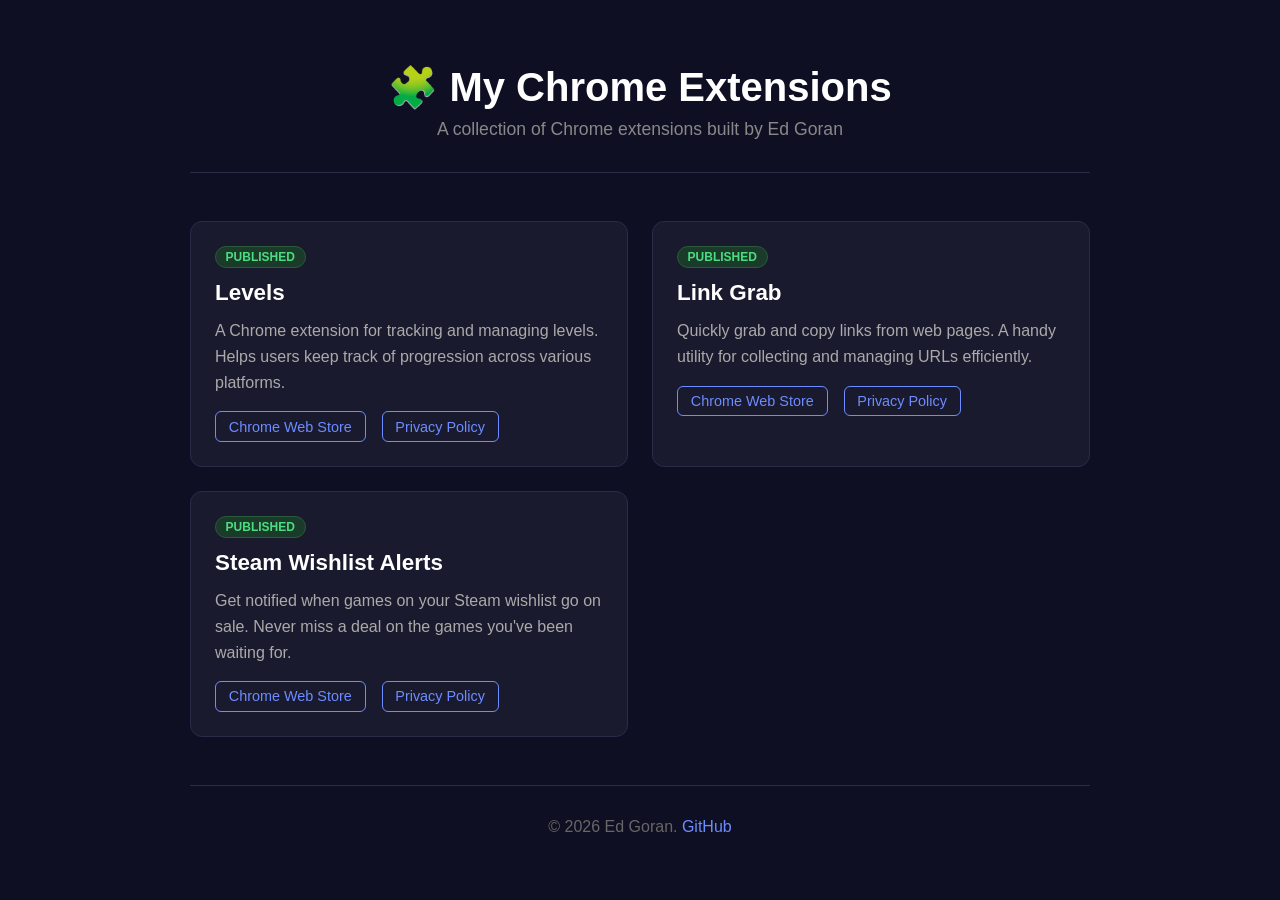
==== index.html @ 9ecaeb31 "Initial commit" ====
<!DOCTYPE html>
<html lang="en">
<head>
    <meta charset="UTF-8">
    <meta name="viewport" content="width=device-width, initial-scale=1.0">
    <title>Chrome Extensions - Ed Goran</title>
    <style>
        * {
            margin: 0;
            padding: 0;
            box-sizing: border-box;
        }

        body {
            font-family: -apple-system, BlinkMacSystemFont, 'Segoe UI', Roboto, Oxygen, sans-serif;
            background: #0f0f23;
            color: #e0e0e0;
            min-height: 100vh;
            padding: 2rem;
        }

        .container {
            max-width: 900px;
            margin: 0 auto;
        }

        header {
            text-align: center;
            margin-bottom: 3rem;
            padding: 2rem 0;
            border-bottom: 1px solid #2a2a4a;
        }

        header h1 {
            font-size: 2.5rem;
            color: #ffffff;
            margin-bottom: 0.5rem;
        }

        header p {
            color: #888;
            font-size: 1.1rem;
        }

        .extensions-grid {
            display: grid;
            grid-template-columns: repeat(auto-fill, minmax(350px, 1fr));
            gap: 1.5rem;
        }

        .extension-card {
            background: #1a1a2e;
            border: 1px solid #2a2a4a;
            border-radius: 12px;
            padding: 1.5rem;
            transition: transform 0.2s, border-color 0.2s;
        }

        .extension-card:hover {
            transform: translateY(-3px);
            border-color: #4a4a8a;
        }

        .extension-card h2 {
            font-size: 1.4rem;
            color: #ffffff;
            margin-bottom: 0.75rem;
        }

        .extension-card p {
            color: #aaa;
            line-height: 1.6;
            margin-bottom: 1rem;
        }

        .extension-links {
            display: flex;
            gap: 1rem;
            flex-wrap: wrap;
        }

        .extension-links a {
            color: #6c8cff;
            text-decoration: none;
            font-size: 0.9rem;
            padding: 0.4rem 0.8rem;
            border: 1px solid #6c8cff;
            border-radius: 6px;
            transition: background 0.2s, color 0.2s;
        }

        .extension-links a:hover {
            background: #6c8cff;
            color: #0f0f23;
        }

        .status-badge {
            display: inline-block;
            font-size: 0.75rem;
            padding: 0.2rem 0.6rem;
            border-radius: 20px;
            margin-bottom: 0.75rem;
            font-weight: 600;
            text-transform: uppercase;
        }

        .status-published {
            background: #1a3a2a;
            color: #4ade80;
            border: 1px solid #2a5a3a;
        }

        .status-development {
            background: #3a3a1a;
            color: #facc15;
            border: 1px solid #5a5a2a;
        }

        footer {
            text-align: center;
            margin-top: 3rem;
            padding-top: 2rem;
            border-top: 1px solid #2a2a4a;
            color: #666;
        }

        footer a {
            color: #6c8cff;
            text-decoration: none;
        }

        @media (max-width: 600px) {
            .extensions-grid {
                grid-template-columns: 1fr;
            }

            header h1 {
                font-size: 1.8rem;
            }
        }
    </style>
</head>
<body>
    <div class="container">
        <header>
            <h1>🧩 My Chrome Extensions</h1>
            <p>A collection of Chrome extensions built by Ed Goran</p>
        </header>

        <div class="extensions-grid">
            <div class="extension-card">
                <span class="status-badge status-published">Published</span>
                <h2>Levels</h2>
                <p>A Chrome extension for tracking and managing levels. Helps users keep track of progression across various platforms.</p>
                <div class="extension-links">
                    <a href="https://chrome.google.com/webstore/detail/YOUR_EXTENSION_ID" target="_blank">Chrome Web Store</a>
                    <a href="/privacy/levels.html">Privacy Policy</a>
                </div>
            </div>

            <div class="extension-card">
                <span class="status-badge status-published">Published</span>
                <h2>Link Grab</h2>
                <p>Quickly grab and copy links from web pages. A handy utility for collecting and managing URLs efficiently.</p>
                <div class="extension-links">
                    <a href="https://chrome.google.com/webstore/detail/YOUR_EXTENSION_ID" target="_blank">Chrome Web Store</a>
                    <a href="/privacy/link-grab.html">Privacy Policy</a>
                </div>
            </div>

            <div class="extension-card">
                <span class="status-badge status-published">Published</span>
                <h2>Steam Wishlist Alerts</h2>
                <p>Get notified when games on your Steam wishlist go on sale. Never miss a deal on the games you've been waiting for.</p>
                <div class="extension-links">
                    <a href="https://chrome.google.com/webstore/detail/YOUR_EXTENSION_ID" target="_blank">Chrome Web Store</a>
                    <a href="/privacy/steam-wishlist-alerts.html">Privacy Policy</a>
                </div>
            </div>
        </div>

        <footer>
            <p>&copy; 2026 Ed Goran. <a href="https://github.com/edgoran" target="_blank">GitHub</a></p>
        </footer>
    </div>
</body>
</html>
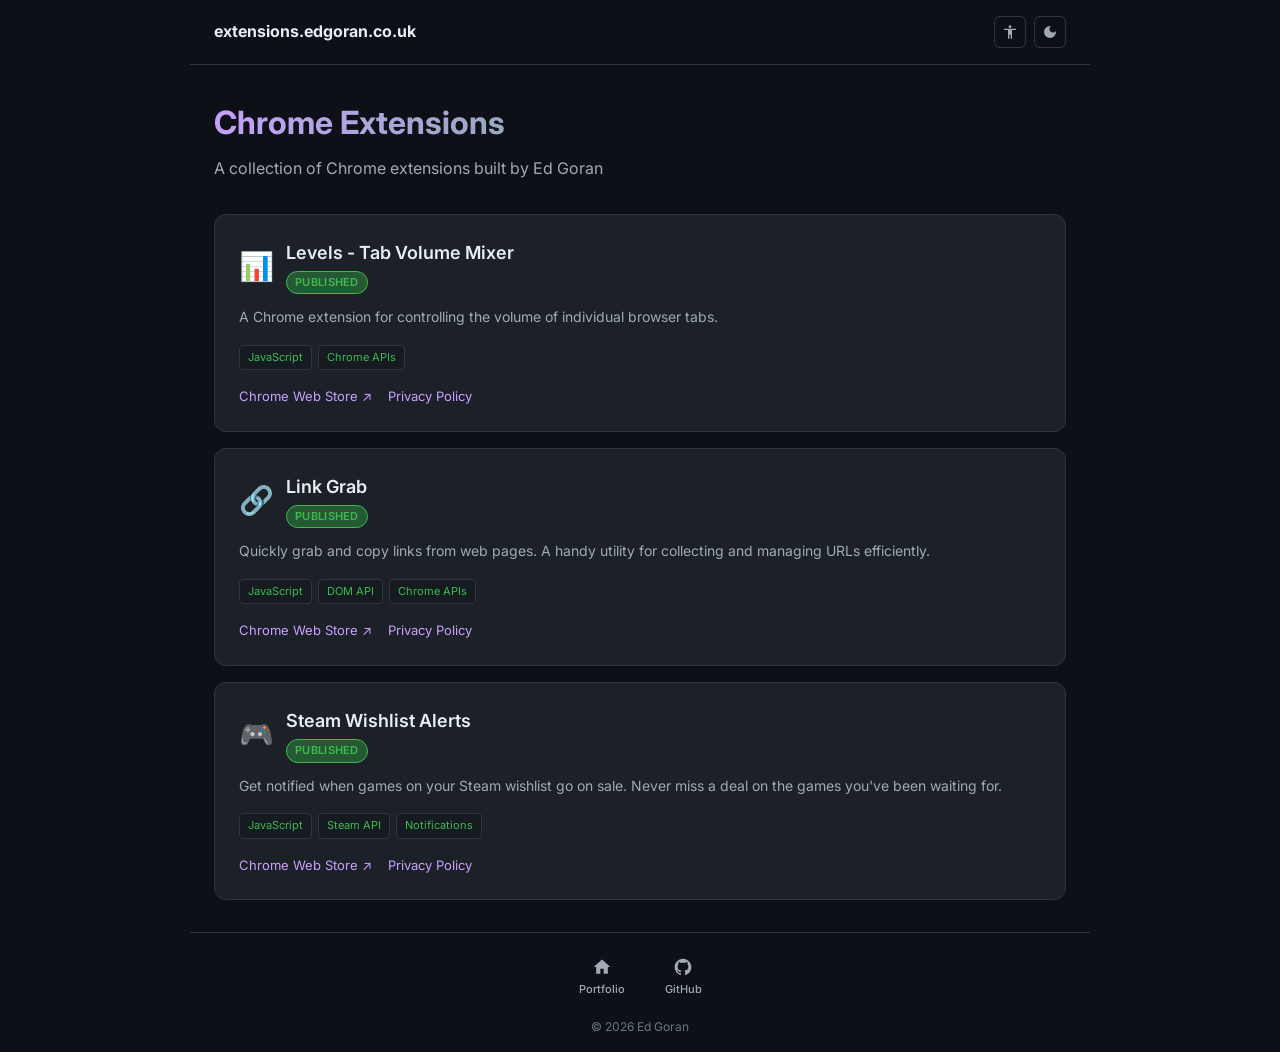
==== commit b93d84d6: "Update content and add theme" ====
--- a/index.html
+++ b/index.html
@@ -1,187 +1,124 @@
 <!DOCTYPE html>
-<html lang="en">
+<html lang="en" data-theme="dark">
 <head>
     <meta charset="UTF-8">
     <meta name="viewport" content="width=device-width, initial-scale=1.0">
     <title>Chrome Extensions - Ed Goran</title>
-    <style>
-        * {
-            margin: 0;
-            padding: 0;
-            box-sizing: border-box;
-        }
-
-        body {
-            font-family: -apple-system, BlinkMacSystemFont, 'Segoe UI', Roboto, Oxygen, sans-serif;
-            background: #0f0f23;
-            color: #e0e0e0;
-            min-height: 100vh;
-            padding: 2rem;
-        }
-
-        .container {
-            max-width: 900px;
-            margin: 0 auto;
-        }
-
-        header {
-            text-align: center;
-            margin-bottom: 3rem;
-            padding: 2rem 0;
-            border-bottom: 1px solid #2a2a4a;
-        }
-
-        header h1 {
-            font-size: 2.5rem;
-            color: #ffffff;
-            margin-bottom: 0.5rem;
-        }
-
-        header p {
-            color: #888;
-            font-size: 1.1rem;
-        }
-
-        .extensions-grid {
-            display: grid;
-            grid-template-columns: repeat(auto-fill, minmax(350px, 1fr));
-            gap: 1.5rem;
-        }
-
-        .extension-card {
-            background: #1a1a2e;
-            border: 1px solid #2a2a4a;
-            border-radius: 12px;
-            padding: 1.5rem;
-            transition: transform 0.2s, border-color 0.2s;
-        }
-
-        .extension-card:hover {
-            transform: translateY(-3px);
-            border-color: #4a4a8a;
-        }
-
-        .extension-card h2 {
-            font-size: 1.4rem;
-            color: #ffffff;
-            margin-bottom: 0.75rem;
-        }
-
-        .extension-card p {
-            color: #aaa;
-            line-height: 1.6;
-            margin-bottom: 1rem;
-        }
-
-        .extension-links {
-            display: flex;
-            gap: 1rem;
-            flex-wrap: wrap;
-        }
-
-        .extension-links a {
-            color: #6c8cff;
-            text-decoration: none;
-            font-size: 0.9rem;
-            padding: 0.4rem 0.8rem;
-            border: 1px solid #6c8cff;
-            border-radius: 6px;
-            transition: background 0.2s, color 0.2s;
-        }
-
-        .extension-links a:hover {
-            background: #6c8cff;
-            color: #0f0f23;
-        }
-
-        .status-badge {
-            display: inline-block;
-            font-size: 0.75rem;
-            padding: 0.2rem 0.6rem;
-            border-radius: 20px;
-            margin-bottom: 0.75rem;
-            font-weight: 600;
-            text-transform: uppercase;
-        }
-
-        .status-published {
-            background: #1a3a2a;
-            color: #4ade80;
-            border: 1px solid #2a5a3a;
-        }
-
-        .status-development {
-            background: #3a3a1a;
-            color: #facc15;
-            border: 1px solid #5a5a2a;
-        }
-
-        footer {
-            text-align: center;
-            margin-top: 3rem;
-            padding-top: 2rem;
-            border-top: 1px solid #2a2a4a;
-            color: #666;
-        }
-
-        footer a {
-            color: #6c8cff;
-            text-decoration: none;
-        }
-
-        @media (max-width: 600px) {
-            .extensions-grid {
-                grid-template-columns: 1fr;
-            }
-
-            header h1 {
-                font-size: 1.8rem;
-            }
-        }
-    </style>
+    <link rel="preconnect" href="https://fonts.googleapis.com">
+    <link rel="preconnect" href="https://fonts.gstatic.com" crossorigin>
+    <link href="https://fonts.googleapis.com/css2?family=Inter:wght@400;500;600;700&display=swap" rel="stylesheet">
+    <link rel="stylesheet" href="styles.css">
 </head>
 <body>
-    <div class="container">
-        <header>
-            <h1>🧩 My Chrome Extensions</h1>
-            <p>A collection of Chrome extensions built by Ed Goran</p>
+    <div class="app">
+        <header class="header">
+            <div class="header-top">
+                <a href="/" class="logo">extensions.edgoran.co.uk</a>
+                <div class="header-right">
+                    <button class="a11y-toggle" id="a11yToggle" aria-label="Toggle accessibility mode">
+                        <svg class="a11y-icon" viewBox="0 0 24 24" xmlns="http://www.w3.org/2000/svg">
+                            <path d="M12 2C13.1 2 14 2.9 14 4C14 5.1 13.1 6 12 6C10.9 6 10 5.1 10 4C10 2.9 10.9 2 12 2ZM21 9H15V22H13V16H11V22H9V9H3V7H21V9Z"/>
+                        </svg>
+                    </button>
+                    <button class="theme-toggle" id="themeToggle" aria-label="Toggle theme">
+                        <svg class="theme-icon moon" viewBox="0 0 24 24" xmlns="http://www.w3.org/2000/svg">
+                            <path d="M12 3a9 9 0 1 0 9 9c0-.46-.04-.92-.1-1.36a5.389 5.389 0 0 1-4.4 2.26 5.403 5.403 0 0 1-3.14-9.8c-.44-.06-.9-.1-1.36-.1z"/>
+                        </svg>
+                        <svg class="theme-icon sun" viewBox="0 0 24 24" xmlns="http://www.w3.org/2000/svg">
+                            <path d="M12 7c-2.76 0-5 2.24-5 5s2.24 5 5 5 5-2.24 5-5-2.24-5-5-5zM2 13h2c.55 0 1-.45 1-1s-.45-1-1-1H2c-.55 0-1 .45-1 1s.45 1 1 1zm18 0h2c.55 0 1-.45 1-1s-.45-1-1-1h-2c-.55 0-1 .45-1 1s.45 1 1 1zM11 2v2c0 .55.45 1 1 1s1-.45 1-1V2c0-.55-.45-1-1-1s-1 .45-1 1zm0 18v2c0 .55.45 1 1 1s1-.45 1-1v-2c0-.55-.45-1-1-1s-1 .45-1 1zM5.99 4.58a.996.996 0 0 0-1.41 0 .996.996 0 0 0 0 1.41l1.06 1.06c.39.39 1.03.39 1.41 0s.39-1.03 0-1.41L5.99 4.58zm12.37 12.37a.996.996 0 0 0-1.41 0 .996.996 0 0 0 0 1.41l1.06 1.06c.39.39 1.03.39 1.41 0a.996.996 0 0 0 0-1.41l-1.06-1.06zm1.06-10.96a.996.996 0 0 0 0-1.41.996.996 0 0 0-1.41 0l-1.06 1.06c-.39.39-.39 1.03 0 1.41s1.03.39 1.41 0l1.06-1.06zM7.05 18.36a.996.996 0 0 0 0-1.41.996.996 0 0 0-1.41 0l-1.06 1.06c-.39.39-.39 1.03 0 1.41s1.03.39 1.41 0l1.06-1.06z"/>
+                        </svg>
+                    </button>
+                </div>
+            </div>
         </header>
 
-        <div class="extensions-grid">
-            <div class="extension-card">
-                <span class="status-badge status-published">Published</span>
-                <h2>Levels</h2>
-                <p>A Chrome extension for tracking and managing levels. Helps users keep track of progression across various platforms.</p>
-                <div class="extension-links">
-                    <a href="https://chrome.google.com/webstore/detail/YOUR_EXTENSION_ID" target="_blank">Chrome Web Store</a>
-                    <a href="/privacy/levels.html">Privacy Policy</a>
+        <main class="main">
+            <div class="page-hero">
+                <h1 class="page-title gradient-text">Chrome Extensions</h1>
+                <p class="page-subtitle">A collection of Chrome extensions built by Ed Goran</p>
+            </div>
+
+            <div class="extensions-grid">
+                <div class="extension-card">
+                    <div class="extension-header">
+                        <span class="extension-icon">📊</span>
+                        <div>
+                            <h2 class="extension-name">Levels - Tab Volume Mixer</h2>
+                            <span class="status-badge status-published">Published</span>
+                        </div>
+                    </div>
+                    <p class="extension-description">A Chrome extension for controlling the volume of individual browser tabs.</p>
+                    <div class="extension-tech">
+                        <span class="tech-tag">JavaScript</span>
+                        <span class="tech-tag">Chrome APIs</span>
+                    </div>
+                    <div class="extension-links">
+                        <a href="https://chrome.google.com/webstore/detail/aalphoefegnbpgckdmcmcmmehocmndch" target="_blank" class="extension-link">Chrome Web Store ↗</a>
+                        <a href="/privacy/levels.html" class="extension-link">Privacy Policy</a>
+                    </div>
+                </div>
+
+                <div class="extension-card">
+                    <div class="extension-header">
+                        <span class="extension-icon">🔗</span>
+                        <div>
+                            <h2 class="extension-name">Link Grab</h2>
+                            <span class="status-badge status-published">Published</span>
+                        </div>
+                    </div>
+                    <p class="extension-description">Quickly grab and copy links from web pages. A handy utility for collecting and managing URLs efficiently.</p>
+                    <div class="extension-tech">
+                        <span class="tech-tag">JavaScript</span>
+                        <span class="tech-tag">DOM API</span>
+                        <span class="tech-tag">Chrome APIs</span>
+                    </div>
+                    <div class="extension-links">
+                        <a href="https://chrome.google.com/webstore/detail/njhhijannpfjmgepddchjglgnldjnpgh" target="_blank" class="extension-link">Chrome Web Store ↗</a>
+                        <a href="/privacy/link-grab.html" class="extension-link">Privacy Policy</a>
+                    </div>
+                </div>
+
+                <div class="extension-card">
+                    <div class="extension-header">
+                        <span class="extension-icon">🎮</span>
+                        <div>
+                            <h2 class="extension-name">Steam Wishlist Alerts</h2>
+                            <span class="status-badge status-published">Published</span>
+                        </div>
+                    </div>
+                    <p class="extension-description">Get notified when games on your Steam wishlist go on sale. Never miss a deal on the games you've been waiting for.</p>
+                    <div class="extension-tech">
+                        <span class="tech-tag">JavaScript</span>
+                        <span class="tech-tag">Steam API</span>
+                        <span class="tech-tag">Notifications</span>
+                    </div>
+                    <div class="extension-links">
+                        <a href="https://chrome.google.com/webstore/detail/kokgfhmkblondjomicdelmhmigidbahe" target="_blank" class="extension-link">Chrome Web Store ↗</a>
+                        <a href="/privacy/steam-wishlist-alerts.html" class="extension-link">Privacy Policy</a>
+                    </div>
                 </div>
             </div>
+        </main>
 
-            <div class="extension-card">
-                <span class="status-badge status-published">Published</span>
-                <h2>Link Grab</h2>
-                <p>Quickly grab and copy links from web pages. A handy utility for collecting and managing URLs efficiently.</p>
-                <div class="extension-links">
-                    <a href="https://chrome.google.com/webstore/detail/YOUR_EXTENSION_ID" target="_blank">Chrome Web Store</a>
-                    <a href="/privacy/link-grab.html">Privacy Policy</a>
-                </div>
+        <footer class="footer">
+            <div class="footer-links">
+                <a href="https://portfolio.edgoran.co.uk" class="footer-link" target="_blank">
+                    <svg class="footer-icon" viewBox="0 0 24 24" xmlns="http://www.w3.org/2000/svg">
+                        <path d="M10 20v-6h4v6h5v-8h3L12 3 2 12h3v8z"/>
+                    </svg>
+                    Portfolio
+                </a>
+                <a href="https://github.com/edgoran" class="footer-link" target="_blank">
+                    <svg class="footer-icon" viewBox="0 0 24 24" xmlns="http://www.w3.org/2000/svg">
+                        <path d="M12 2C6.477 2 2 6.484 2 12.017c0 4.425 2.865 8.18 6.839 9.504.5.092.682-.217.682-.483 0-.237-.008-.868-.013-1.703-2.782.605-3.369-1.343-3.369-1.343-.454-1.158-1.11-1.466-1.11-1.466-.908-.62.069-.608.069-.608 1.003.07 1.531 1.032 1.531 1.032.892 1.53 2.341 1.088 2.91.832.092-.647.35-1.088.636-1.338-2.22-.253-4.555-1.113-4.555-4.951 0-1.093.39-1.988 1.029-2.688-.103-.253-.446-1.272.098-2.65 0 0 .84-.27 2.75 1.026A9.564 9.564 0 0 1 12 6.844c.85.004 1.705.115 2.504.337 1.909-1.296 2.747-1.027 2.747-1.027.546 1.379.202 2.398.1 2.651.64.7 1.028 1.595 1.028 2.688 0 3.848-2.339 4.695-4.566 4.943.359.309.678.92.678 1.855 0 1.338-.012 2.419-.012 2.747 0 .268.18.58.688.482A10.019 10.019 0 0 0 22 12.017C22 6.484 17.522 2 12 2z"/>
+                    </svg>
+                    GitHub
+                </a>
             </div>
-
-            <div class="extension-card">
-                <span class="status-badge status-published">Published</span>
-                <h2>Steam Wishlist Alerts</h2>
-                <p>Get notified when games on your Steam wishlist go on sale. Never miss a deal on the games you've been waiting for.</p>
-                <div class="extension-links">
-                    <a href="https://chrome.google.com/webstore/detail/YOUR_EXTENSION_ID" target="_blank">Chrome Web Store</a>
-                    <a href="/privacy/steam-wishlist-alerts.html">Privacy Policy</a>
-                </div>
-            </div>
-        </div>
-
-        <footer>
-            <p>&copy; 2026 Ed Goran. <a href="https://github.com/edgoran" target="_blank">GitHub</a></p>
+            <p>&copy; <span id="year"></span> Ed Goran</p>
         </footer>
     </div>
+
+    <script src="theme.js"></script>
 </body>
 </html>
--- a/styles.css
+++ b/styles.css
@@ -0,0 +1,603 @@
+/* Reset & base */
+* {
+    margin: 0;
+    padding: 0;
+    box-sizing: border-box;
+}
+
+/* Dark theme (default) */
+:root,
+[data-theme="dark"] {
+    --bg-primary: #0d1117;
+    --bg-secondary: #161b22;
+    --bg-card: #1c2128;
+    --bg-card-hover: #21262d;
+    --text-primary: #e6edf3;
+    --text-secondary: #a0aab5;
+    --text-muted: #6b7685;
+    --accent: #9b72cf;
+    --accent-light: #c9a0ff;
+    --accent-green: #3fb950;
+    --accent-green-muted: #2ea04370;
+    --border: #30363d;
+    --hover-bg: #21262d;
+}
+
+/* Light theme */
+[data-theme="light"] {
+    --bg-primary: #ffffff;
+    --bg-secondary: #f6f8fa;
+    --bg-card: #ffffff;
+    --bg-card-hover: #f6f8fa;
+    --text-primary: #1f2328;
+    --text-secondary: #656d76;
+    --text-muted: #8b949e;
+    --accent: #7c3aed;
+    --accent-light: #6d28d9;
+    --accent-green: #1a7f37;
+    --accent-green-muted: #1a7f3720;
+    --border: #d0d7de;
+    --hover-bg: #f3f4f6;
+}
+
+/* WCAG accessible - light */
+[data-a11y="true"],
+[data-a11y="true"][data-theme="light"] {
+    --bg-primary: #ffffff;
+    --bg-secondary: #f5f5f5;
+    --bg-card: #ffffff;
+    --bg-card-hover: #f0f0f0;
+    --text-primary: #000000;
+    --text-secondary: #333333;
+    --text-muted: #555555;
+    --accent: #0000cc;
+    --accent-light: #0000cc;
+    --accent-green: #006600;
+    --accent-green-muted: #00660020;
+    --border: #666666;
+    --hover-bg: #e8e8e8;
+}
+
+/* WCAG accessible - dark */
+[data-a11y="true"][data-theme="dark"] {
+    --bg-primary: #000000;
+    --bg-secondary: #0a0a0a;
+    --bg-card: #111111;
+    --bg-card-hover: #1a1a1a;
+    --text-primary: #ffffff;
+    --text-secondary: #e0e0e0;
+    --text-muted: #bbbbbb;
+    --accent: #6fa3ff;
+    --accent-light: #6fa3ff;
+    --accent-green: #5cff5c;
+    --accent-green-muted: #5cff5c20;
+    --border: #888888;
+    --hover-bg: #1a1a1a;
+}
+
+/* Base styles */
+body {
+    font-family: "Inter", -apple-system, BlinkMacSystemFont, "Segoe UI", Roboto, sans-serif;
+    background: var(--bg-primary);
+    color: var(--text-primary);
+    min-height: 100vh;
+    line-height: 1.6;
+}
+
+.app {
+    max-width: 900px;
+    margin: 0 auto;
+    min-height: 100vh;
+    display: flex;
+    flex-direction: column;
+}
+
+/* Header */
+.header {
+    position: sticky;
+    top: 0;
+    background: var(--bg-primary);
+    z-index: 100;
+    border-bottom: 1px solid var(--border);
+}
+
+.header-top {
+    display: flex;
+    align-items: center;
+    justify-content: space-between;
+    padding: 16px 24px;
+}
+
+.logo {
+    font-size: 16px;
+    font-weight: 700;
+    color: var(--text-primary);
+    text-decoration: none;
+    white-space: nowrap;
+}
+
+.header-right {
+    display: flex;
+    align-items: center;
+    gap: 8px;
+}
+
+/* Theme & A11y toggles */
+.theme-toggle,
+.a11y-toggle {
+    display: flex;
+    align-items: center;
+    justify-content: center;
+    width: 32px;
+    height: 32px;
+    background: none;
+    border: 1px solid var(--border);
+    border-radius: 6px;
+    cursor: pointer;
+    transition: background 0.15s ease, border-color 0.15s ease;
+}
+
+.theme-toggle:hover,
+.a11y-toggle:hover {
+    background: var(--hover-bg);
+    border-color: var(--accent);
+}
+
+.theme-icon,
+.a11y-icon {
+    width: 16px;
+    height: 16px;
+    fill: var(--text-secondary);
+    transition: fill 0.15s ease;
+}
+
+.theme-toggle:hover .theme-icon,
+.a11y-toggle:hover .a11y-icon {
+    fill: var(--text-primary);
+}
+
+.theme-icon.moon {
+    display: block;
+}
+
+.theme-icon.sun {
+    display: none;
+}
+
+[data-theme="light"] .theme-icon.moon {
+    display: none;
+}
+
+[data-theme="light"] .theme-icon.sun {
+    display: block;
+}
+
+.a11y-toggle.active {
+    border-color: var(--accent-green);
+    background: var(--accent-green-muted);
+}
+
+.a11y-toggle.active .a11y-icon {
+    fill: var(--accent-green);
+}
+
+/* Main */
+.main {
+    flex: 1;
+    padding: 32px 24px;
+}
+
+/* Page hero */
+.page-hero {
+    margin-bottom: 32px;
+}
+
+.page-title {
+    font-size: 32px;
+    font-weight: 700;
+    margin-bottom: 8px;
+}
+
+.gradient-text {
+    background: linear-gradient(135deg, var(--accent-light), var(--accent-green));
+    -webkit-background-clip: text;
+    -webkit-text-fill-color: transparent;
+    background-clip: text;
+}
+
+.page-subtitle {
+    font-size: 16px;
+    color: var(--text-secondary);
+}
+
+/* Light theme overrides */
+[data-theme="light"] .gradient-text {
+    background: linear-gradient(135deg, var(--accent), var(--accent-green));
+    -webkit-background-clip: text;
+    -webkit-text-fill-color: transparent;
+    background-clip: text;
+}
+
+[data-theme="light"] .extension-card {
+    box-shadow: 0 1px 3px rgba(0, 0, 0, 0.08);
+}
+
+/* WCAG overrides */
+[data-a11y="true"] body {
+    font-size: 16px;
+    line-height: 1.8;
+}
+
+[data-a11y="true"] .gradient-text {
+    background: none;
+    -webkit-background-clip: unset;
+    -webkit-text-fill-color: var(--text-primary);
+    background-clip: unset;
+}
+
+[data-a11y="true"] .extension-description {
+    font-size: 16px;
+    line-height: 1.8;
+}
+
+[data-a11y="true"] .extension-card {
+    border-width: 2px;
+}
+
+[data-a11y="true"] .extension-name {
+    font-size: 18px;
+}
+
+[data-a11y="true"] .extension-link {
+    text-decoration: underline;
+    font-size: 15px;
+}
+
+[data-a11y="true"] *:focus-visible {
+    outline: 3px solid var(--accent);
+    outline-offset: 2px;
+}
+
+[data-a11y="true"] a {
+    text-decoration: underline;
+}
+
+[data-a11y="true"] .logo {
+    text-decoration: none;
+}
+
+/* Extensions grid */
+.extensions-grid {
+    display: flex;
+    flex-direction: column;
+    gap: 16px;
+}
+
+.extension-card {
+    padding: 24px;
+    background: var(--bg-card);
+    border-radius: 12px;
+    border: 1px solid var(--border);
+    transition: border-color 0.15s ease, transform 0.15s ease;
+}
+
+.extension-card:hover {
+    border-color: var(--accent);
+    transform: translateY(-2px);
+}
+
+.extension-header {
+    display: flex;
+    align-items: center;
+    gap: 12px;
+    margin-bottom: 12px;
+}
+
+.extension-icon {
+    font-size: 28px;
+}
+
+.extension-name {
+    font-size: 18px;
+    font-weight: 600;
+    color: var(--text-primary);
+}
+
+.status-badge {
+    display: inline-block;
+    font-size: 11px;
+    padding: 2px 8px;
+    border-radius: 12px;
+    font-weight: 600;
+    text-transform: uppercase;
+    letter-spacing: 0.3px;
+    margin-top: 2px;
+}
+
+.status-published {
+    background: var(--accent-green-muted);
+    color: var(--accent-green);
+    border: 1px solid var(--accent-green);
+}
+
+.status-development {
+    background: rgba(250, 204, 21, 0.1);
+    color: #facc15;
+    border: 1px solid #facc15;
+}
+
+.extension-description {
+    font-size: 14px;
+    color: var(--text-secondary);
+    line-height: 1.6;
+    margin-bottom: 16px;
+}
+
+.extension-tech {
+    display: flex;
+    flex-wrap: wrap;
+    gap: 6px;
+    margin-bottom: 16px;
+}
+
+.tech-tag {
+    font-size: 11px;
+    padding: 3px 8px;
+    border-radius: 4px;
+    background: var(--bg-secondary);
+    border: 1px solid var(--border);
+    color: var(--accent-green);
+}
+
+.extension-links {
+    display: flex;
+    gap: 16px;
+    flex-wrap: wrap;
+}
+
+.extension-link {
+    font-size: 13px;
+    color: var(--accent-light);
+    text-decoration: none;
+    transition: opacity 0.15s ease;
+}
+
+.extension-link:hover {
+    opacity: 0.8;
+}
+
+/* Footer */
+.footer {
+    padding: 16px 24px;
+    border-top: 1px solid var(--border);
+    text-align: center;
+    display: flex;
+    flex-direction: column;
+    align-items: center;
+    gap: 10px;
+}
+
+.footer-links {
+    display: flex;
+    gap: 16px;
+}
+
+.footer-link {
+    display: flex;
+    flex-direction: column;
+    align-items: center;
+    gap: 4px;
+    padding: 8px 12px;
+    border-radius: 6px;
+    text-decoration: none;
+    color: var(--text-secondary);
+    font-size: 11px;
+    font-weight: 500;
+    transition: background 0.15s ease, color 0.15s ease;
+}
+
+.footer-link:hover {
+    background: var(--hover-bg);
+    color: var(--accent-light);
+}
+
+.footer-icon {
+    width: 20px;
+    height: 20px;
+    fill: var(--text-secondary);
+    transition: fill 0.15s ease;
+}
+
+.footer-link:hover .footer-icon {
+    fill: var(--accent-light);
+}
+
+.footer p {
+    font-size: 12px;
+    color: var(--text-muted);
+}
+
+/* Privacy pages */
+.back-link {
+    display: inline-block;
+    color: var(--accent-light);
+    text-decoration: none;
+    font-size: 14px;
+    margin-bottom: 24px;
+    transition: opacity 0.15s ease;
+}
+
+.back-link:hover {
+    opacity: 0.8;
+}
+
+.privacy-title {
+    font-size: 28px;
+    font-weight: 700;
+    color: var(--text-primary);
+    margin-bottom: 4px;
+}
+
+.privacy-extension-name {
+    font-size: 16px;
+    color: var(--accent-light);
+    margin-bottom: 8px;
+    font-weight: 600;
+}
+
+.last-updated {
+    color: var(--text-muted);
+    font-size: 13px;
+    margin-bottom: 24px;
+    padding-bottom: 16px;
+    border-bottom: 1px solid var(--border);
+}
+
+.highlight-box {
+    background: var(--bg-card);
+    border: 1px solid var(--border);
+    border-radius: 8px;
+    padding: 16px 20px;
+    margin: 20px 0;
+}
+
+.highlight-box p {
+    color: var(--text-secondary);
+    font-size: 14px;
+    margin: 0;
+}
+
+.privacy-content h2 {
+    font-size: 18px;
+    font-weight: 600;
+    color: var(--text-primary);
+    margin-top: 28px;
+    margin-bottom: 12px;
+}
+
+.privacy-content p {
+    font-size: 14px;
+    color: var(--text-secondary);
+    line-height: 1.7;
+    margin-bottom: 12px;
+}
+
+.privacy-content ul {
+    color: var(--text-secondary);
+    font-size: 14px;
+    line-height: 1.7;
+    list-style: none;
+    padding: 0;
+    margin-bottom: 12px;
+}
+
+.privacy-content ul li {
+    padding-left: 16px;
+    position: relative;
+    margin-bottom: 6px;
+}
+
+.privacy-content ul li::before {
+    content: "";
+    position: absolute;
+    left: 0;
+    top: 9px;
+    width: 6px;
+    height: 6px;
+    border-radius: 50%;
+    background: var(--border);
+}
+
+.privacy-content a {
+    color: var(--accent-light);
+    text-decoration: none;
+}
+
+.privacy-content a:hover {
+    opacity: 0.8;
+}
+
+/* Responsive */
+@media (max-width: 768px) {
+    .header-top {
+        padding: 12px 16px;
+    }
+
+    .main {
+        padding: 24px 16px;
+    }
+
+    .page-title {
+        font-size: 24px;
+    }
+
+    .page-subtitle {
+        font-size: 14px;
+    }
+
+    .extension-card {
+        padding: 20px;
+    }
+
+    .extension-header {
+        flex-wrap: wrap;
+    }
+
+    .footer {
+        padding: 16px;
+    }
+}
+
+@media (prefers-reduced-motion: reduce) {
+    * {
+        animation: none !important;
+        transition-duration: 0.01ms !important;
+    }
+}
+
+/* Permissions table */
+.permissions-table {
+    margin: 16px 0;
+    overflow-x: auto;
+}
+
+.permissions-table table {
+    width: 100%;
+    border-collapse: collapse;
+    font-size: 13px;
+}
+
+.permissions-table th,
+.permissions-table td {
+    text-align: left;
+    padding: 10px 14px;
+    border: 1px solid var(--border);
+}
+
+.permissions-table th {
+    background: var(--bg-secondary);
+    color: var(--text-primary);
+    font-weight: 600;
+    font-size: 12px;
+    text-transform: uppercase;
+    letter-spacing: 0.3px;
+}
+
+.permissions-table td {
+    color: var(--text-secondary);
+}
+
+.permissions-table code {
+    font-family: 'SF Mono', 'Fira Code', 'Fira Mono', monospace;
+    font-size: 12px;
+    padding: 2px 6px;
+    border-radius: 4px;
+    background: var(--bg-secondary);
+    border: 1px solid var(--border);
+    color: var(--accent-light);
+    white-space: nowrap;
+}
+
+.permissions-table tr:hover td {
+    background: var(--hover-bg);
+}
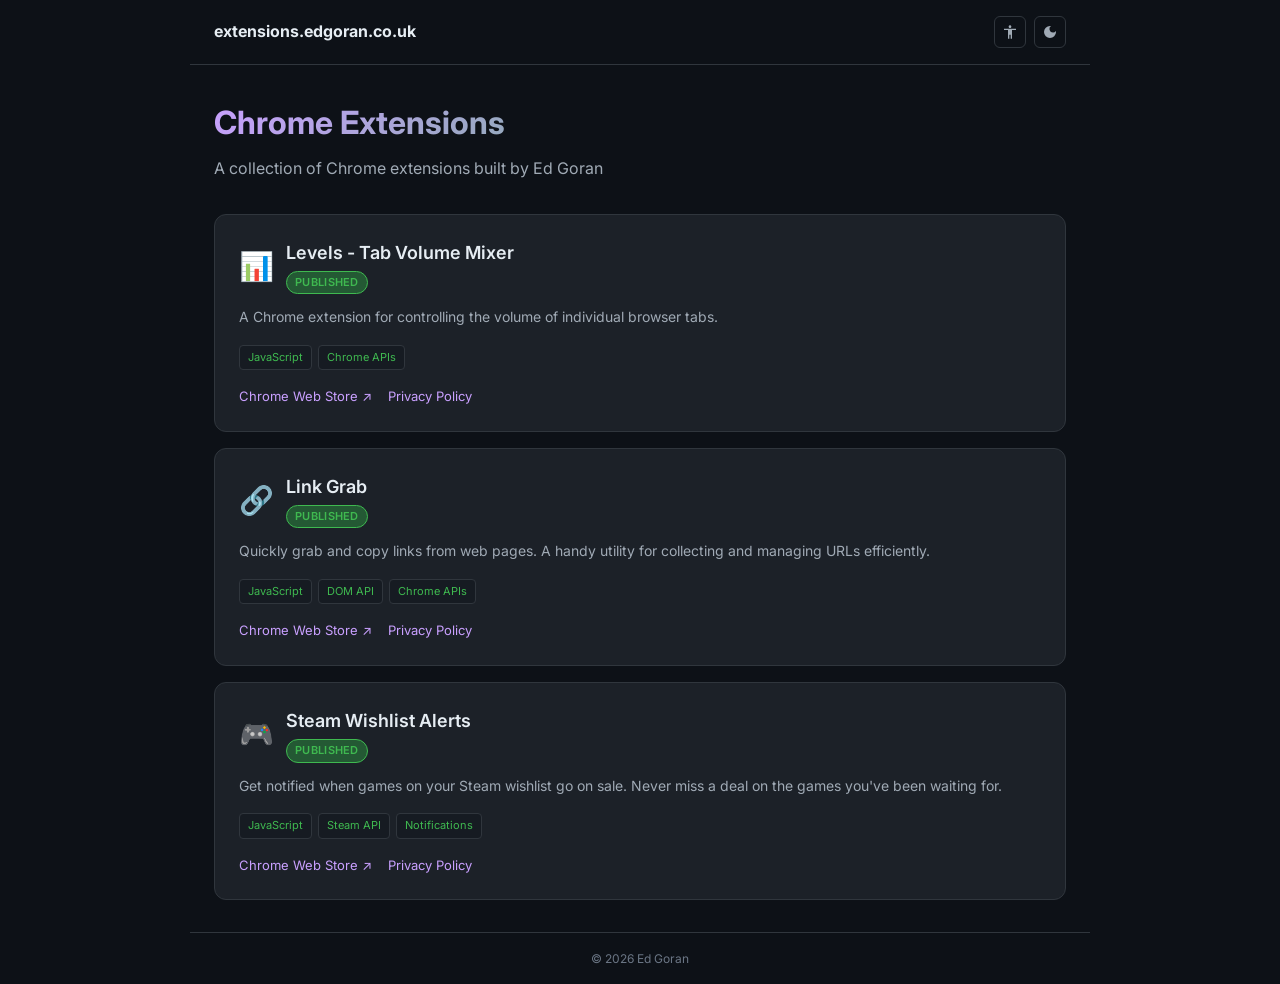
==== commit ad629358: "Remove links in footer - it's an intentionally standalone site" ====
--- a/index.html
+++ b/index.html
@@ -101,20 +101,6 @@
         </main>
 
         <footer class="footer">
-            <div class="footer-links">
-                <a href="https://portfolio.edgoran.co.uk" class="footer-link" target="_blank">
-                    <svg class="footer-icon" viewBox="0 0 24 24" xmlns="http://www.w3.org/2000/svg">
-                        <path d="M10 20v-6h4v6h5v-8h3L12 3 2 12h3v8z"/>
-                    </svg>
-                    Portfolio
-                </a>
-                <a href="https://github.com/edgoran" class="footer-link" target="_blank">
-                    <svg class="footer-icon" viewBox="0 0 24 24" xmlns="http://www.w3.org/2000/svg">
-                        <path d="M12 2C6.477 2 2 6.484 2 12.017c0 4.425 2.865 8.18 6.839 9.504.5.092.682-.217.682-.483 0-.237-.008-.868-.013-1.703-2.782.605-3.369-1.343-3.369-1.343-.454-1.158-1.11-1.466-1.11-1.466-.908-.62.069-.608.069-.608 1.003.07 1.531 1.032 1.531 1.032.892 1.53 2.341 1.088 2.91.832.092-.647.35-1.088.636-1.338-2.22-.253-4.555-1.113-4.555-4.951 0-1.093.39-1.988 1.029-2.688-.103-.253-.446-1.272.098-2.65 0 0 .84-.27 2.75 1.026A9.564 9.564 0 0 1 12 6.844c.85.004 1.705.115 2.504.337 1.909-1.296 2.747-1.027 2.747-1.027.546 1.379.202 2.398.1 2.651.64.7 1.028 1.595 1.028 2.688 0 3.848-2.339 4.695-4.566 4.943.359.309.678.92.678 1.855 0 1.338-.012 2.419-.012 2.747 0 .268.18.58.688.482A10.019 10.019 0 0 0 22 12.017C22 6.484 17.522 2 12 2z"/>
-                    </svg>
-                    GitHub
-                </a>
-            </div>
             <p>&copy; <span id="year"></span> Ed Goran</p>
         </footer>
     </div>
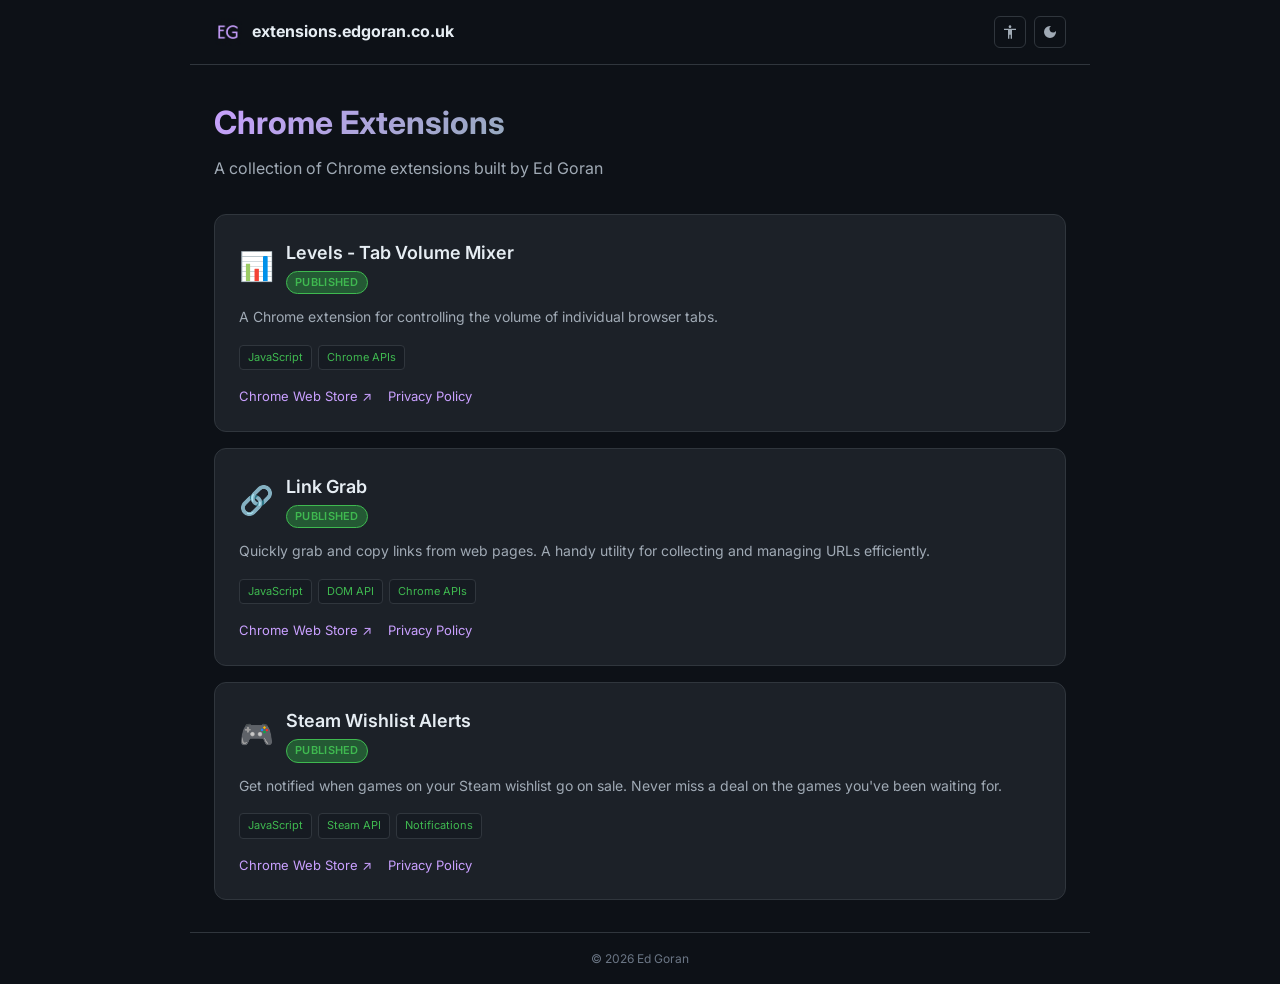
==== commit 0b477611: "Add images and update image location" ====
--- a/index.html
+++ b/index.html
@@ -8,12 +8,16 @@
     <link rel="preconnect" href="https://fonts.gstatic.com" crossorigin>
     <link href="https://fonts.googleapis.com/css2?family=Inter:wght@400;500;600;700&display=swap" rel="stylesheet">
     <link rel="stylesheet" href="styles.css">
+    <link rel="icon" type="image/x-icon" href="/images/favicon.ico">
 </head>
 <body>
     <div class="app">
         <header class="header">
             <div class="header-top">
-                <a href="/" class="logo">extensions.edgoran.co.uk</a>
+                <a href="/" class="logo">
+                    <img src="/images/logo.png" alt="Ed Goran Extensions" class="logo-img">
+                    <span class="logo-text">extensions.edgoran.co.uk</span>
+                </a>
                 <div class="header-right">
                     <button class="a11y-toggle" id="a11yToggle" aria-label="Toggle accessibility mode">
                         <svg class="a11y-icon" viewBox="0 0 24 24" xmlns="http://www.w3.org/2000/svg">
--- a/styles.css
+++ b/styles.css
@@ -600,4 +600,26 @@
 
 .permissions-table tr:hover td {
     background: var(--hover-bg);
+}
+
+/* Logo */
+.logo {
+    display: flex;
+    align-items: center;
+    gap: 10px;
+    text-decoration: none;
+}
+
+.logo-img {
+    width: 28px;
+    height: 28px;
+    border-radius: 6px;
+    object-fit: contain;
+}
+
+.logo-text {
+    font-size: 16px;
+    font-weight: 700;
+    color: var(--text-primary);
+    white-space: nowrap;
 }
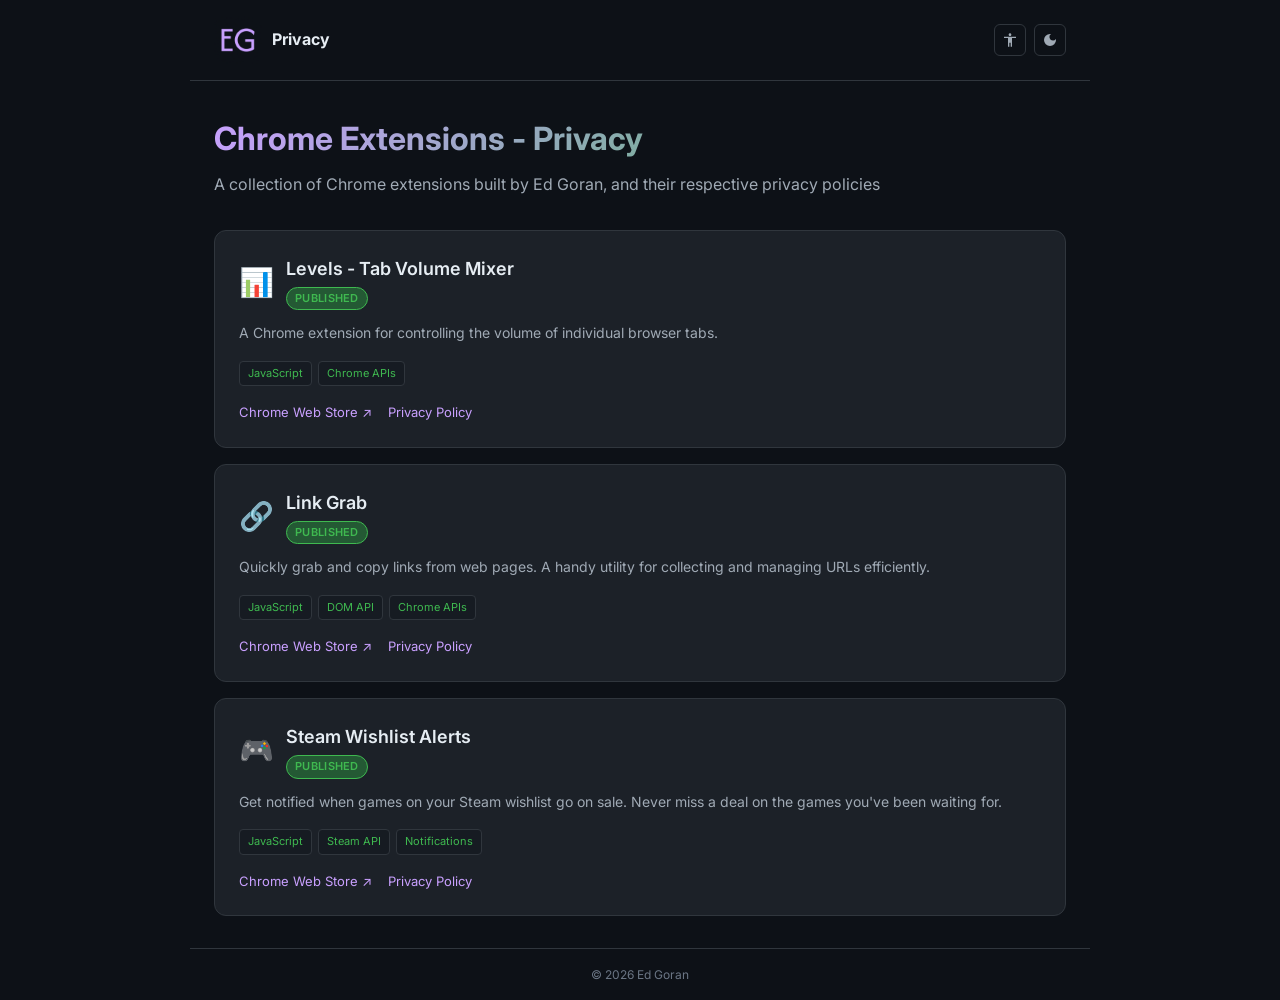
==== commit 936b8c0b: "Text updates and link improvements" ====
--- a/index.html
+++ b/index.html
@@ -3,7 +3,7 @@
 <head>
     <meta charset="UTF-8">
     <meta name="viewport" content="width=device-width, initial-scale=1.0">
-    <title>Chrome Extensions - Ed Goran</title>
+    <title>Privacy Policy - Ed Goran</title>
     <link rel="preconnect" href="https://fonts.googleapis.com">
     <link rel="preconnect" href="https://fonts.gstatic.com" crossorigin>
     <link href="https://fonts.googleapis.com/css2?family=Inter:wght@400;500;600;700&display=swap" rel="stylesheet">
@@ -16,7 +16,7 @@
             <div class="header-top">
                 <a href="/" class="logo">
                     <img src="/images/logo.png" alt="Ed Goran Extensions" class="logo-img">
-                    <span class="logo-text">extensions.edgoran.co.uk</span>
+                    <span class="logo-text">Privacy</span>
                 </a>
                 <div class="header-right">
                     <button class="a11y-toggle" id="a11yToggle" aria-label="Toggle accessibility mode">
@@ -38,8 +38,8 @@
 
         <main class="main">
             <div class="page-hero">
-                <h1 class="page-title gradient-text">Chrome Extensions</h1>
-                <p class="page-subtitle">A collection of Chrome extensions built by Ed Goran</p>
+                <h1 class="page-title gradient-text">Chrome Extensions - Privacy</h1>
+                <p class="page-subtitle">A collection of Chrome extensions built by Ed Goran, and their respective privacy policies</p>
             </div>
 
             <div class="extensions-grid">
--- a/styles.css
+++ b/styles.css
@@ -611,8 +611,8 @@
 }
 
 .logo-img {
-    width: 28px;
-    height: 28px;
+    width: 48px;
+    height: 48px;
     border-radius: 6px;
     object-fit: contain;
 }
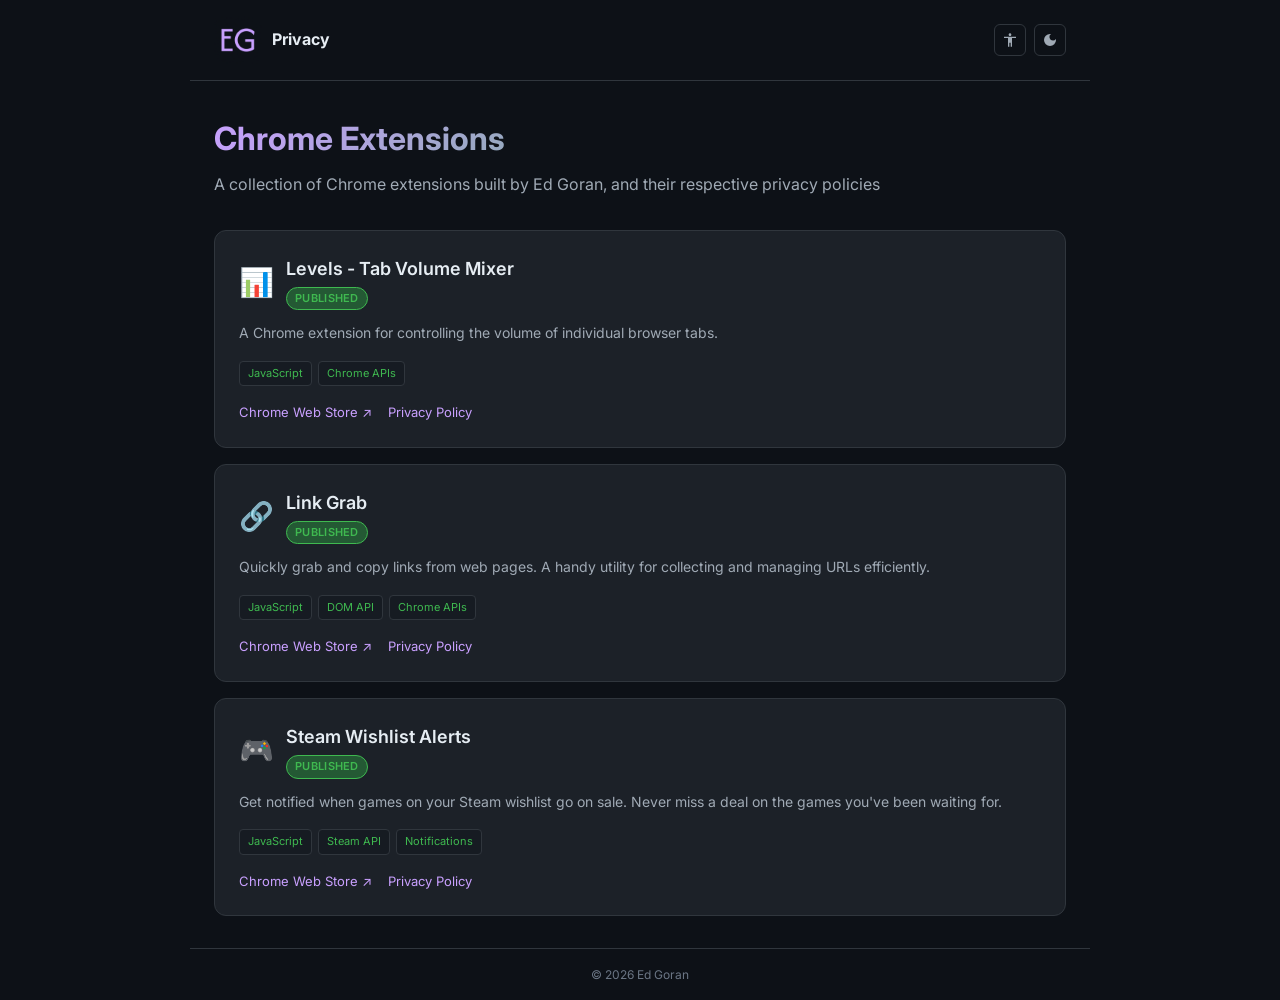
==== commit 6e0942b9: "Update site text" ====
--- a/index.html
+++ b/index.html
@@ -38,7 +38,7 @@
 
         <main class="main">
             <div class="page-hero">
-                <h1 class="page-title gradient-text">Chrome Extensions - Privacy</h1>
+                <h1 class="page-title gradient-text">Chrome Extensions</h1>
                 <p class="page-subtitle">A collection of Chrome extensions built by Ed Goran, and their respective privacy policies</p>
             </div>
 
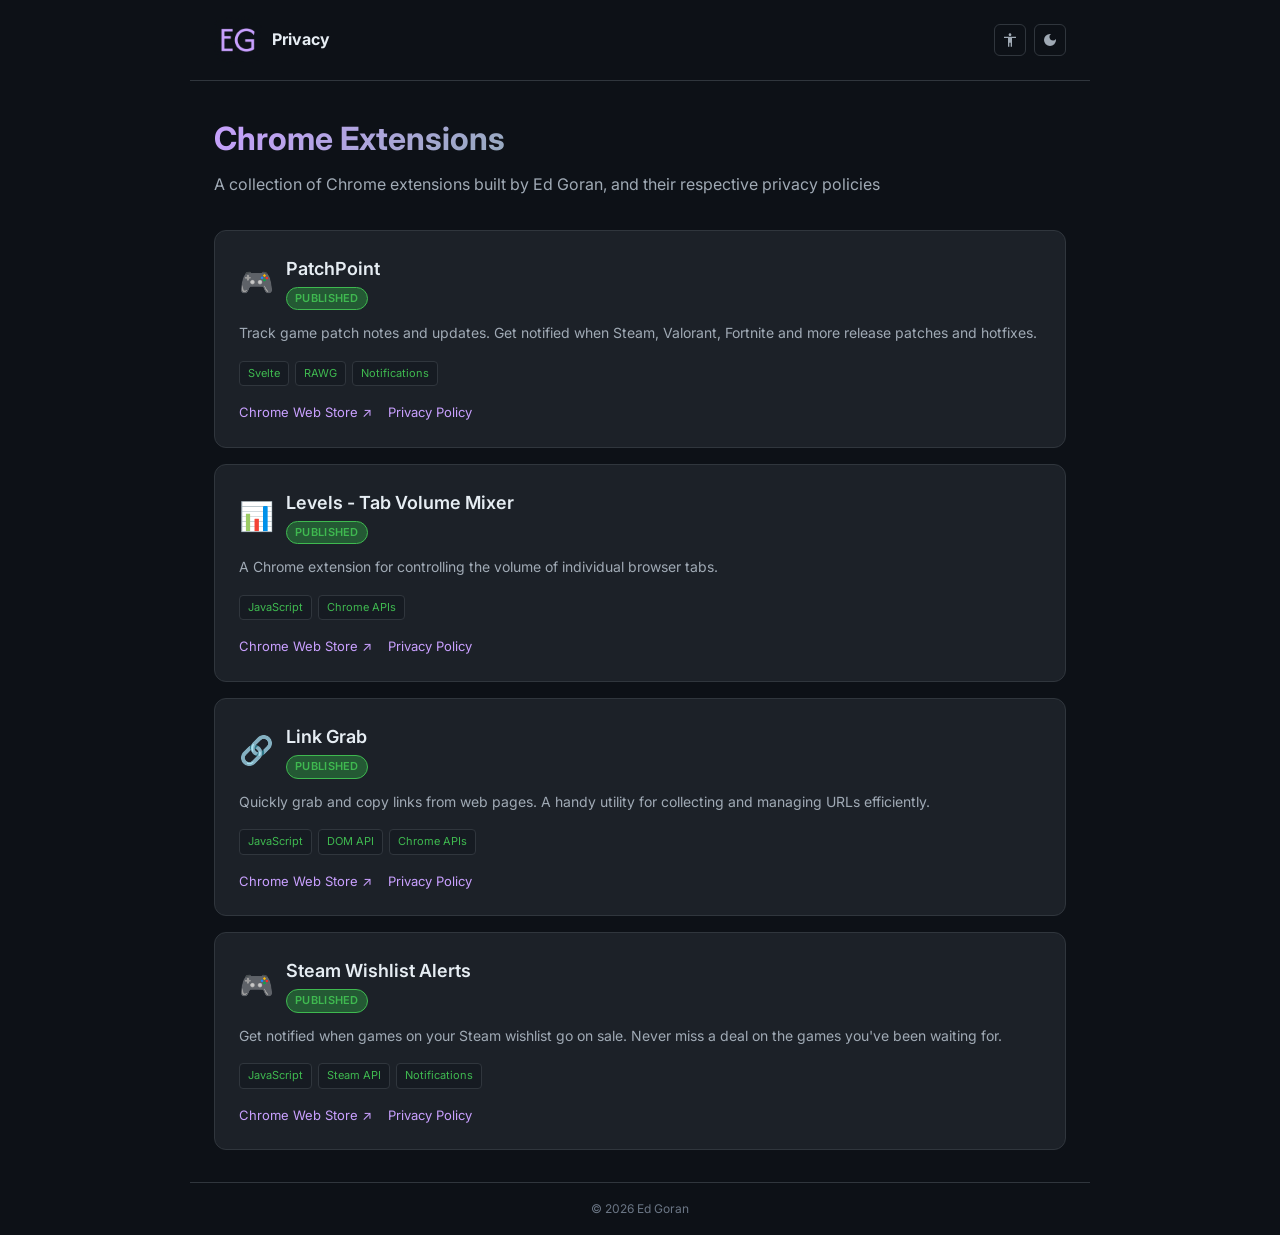
==== commit 1155776f: "Add PatchPoint" ====
--- a/index.html
+++ b/index.html
@@ -43,6 +43,27 @@
             </div>
 
             <div class="extensions-grid">
+                <div class="extension-card">
+                    <div class="extension-header">
+                        <span class="extension-icon">🎮</span>
+                        <div>
+                            <h2 class="extension-name">PatchPoint</h2>
+                            <span class="status-badge status-published">Published</span>
+                        </div>
+                    </div>
+                    <p class="extension-description">Track game patch notes and updates. Get notified when Steam, Valorant, Fortnite and more release patches and hotfixes.</p>
+                    <div class="extension-tech">
+                        <span class="tech-tag">Svelte</span>
+                        <span class="tech-tag">RAWG</span>
+                        <span class="tech-tag">Notifications</span>
+                    </div>
+                    <div class="extension-links">
+                        <a href="https://chrome.google.com/webstore/detail/" target="_blank" class="extension-link">Chrome Web Store ↗</a>
+                        <a href="/privacy/patchpoint.html" class="extension-link">Privacy Policy</a>
+                    </div>
+                </div>
+
+
                 <div class="extension-card">
                     <div class="extension-header">
                         <span class="extension-icon">📊</span>
